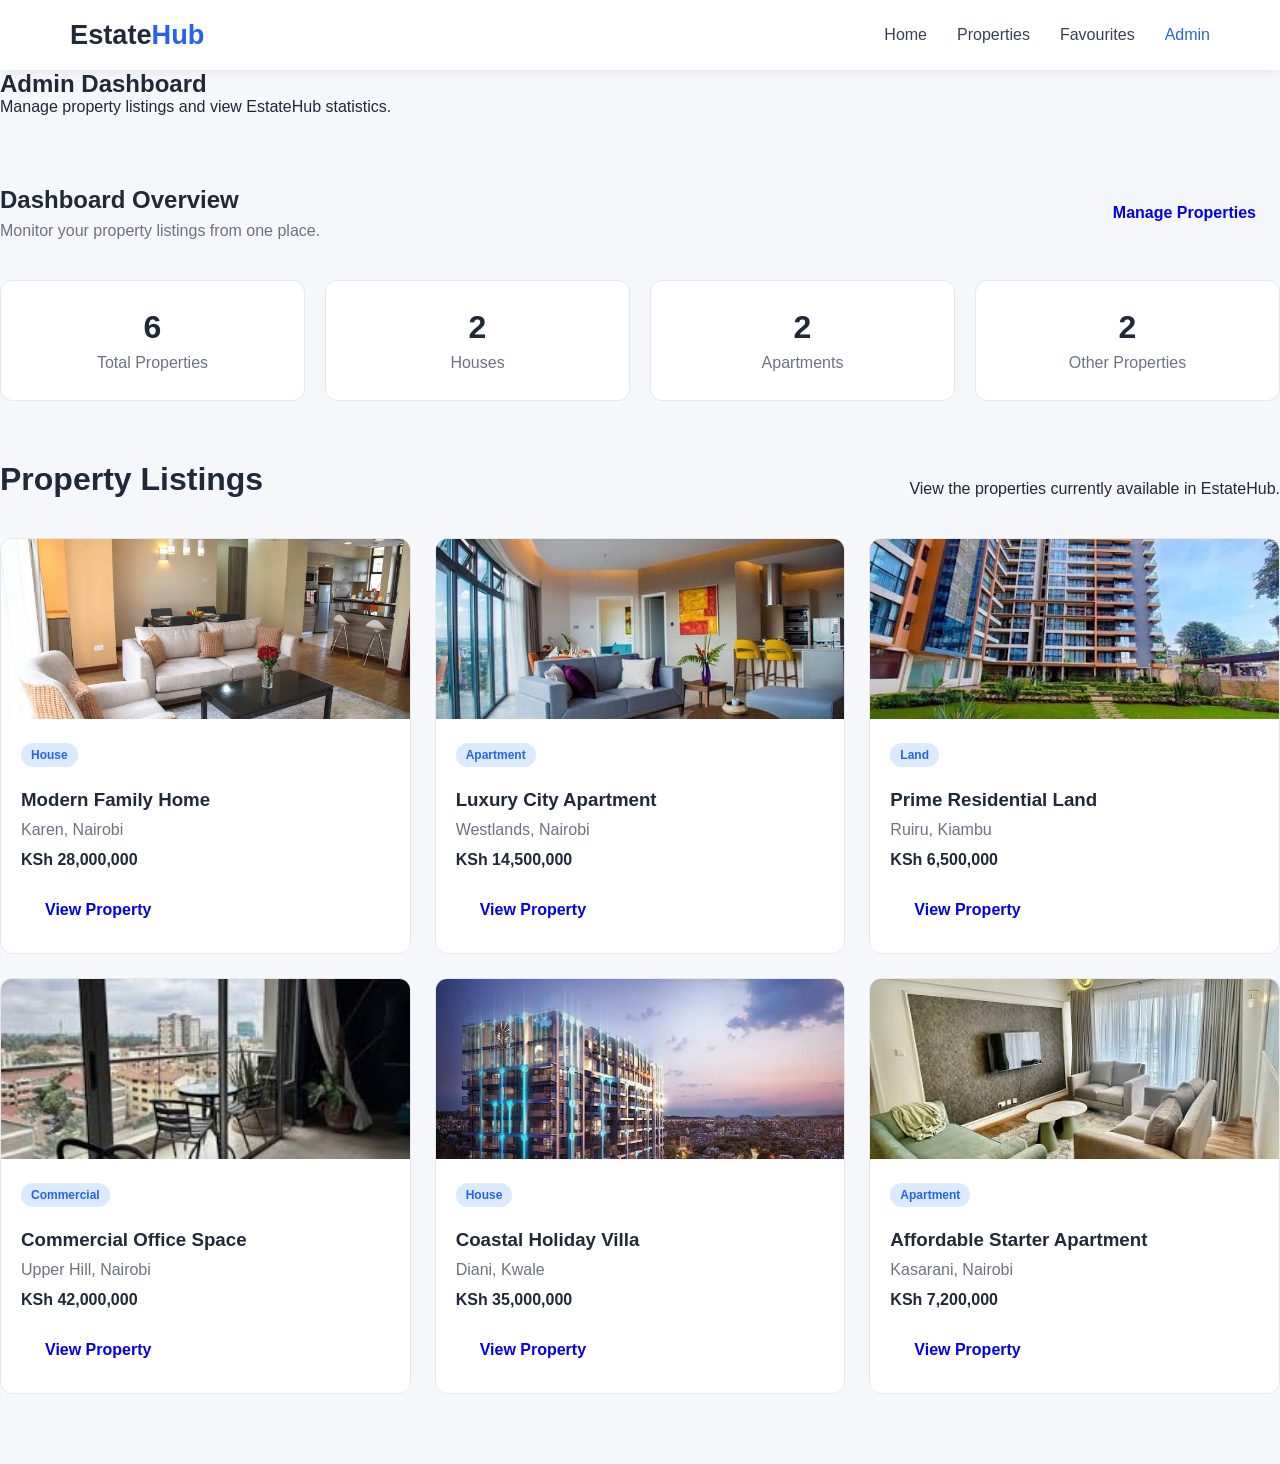
==== admin.html @ b70361d2 "feat(admin): create admin dashboard Add a responsive dashboard with property statistics and listing " ====
<!DOCTYPE html>
<html lang="en">
<head>
    <meta charset="UTF-8">
    <meta name="viewport" content="width=device-width, initial-scale=1.0">

    <title>EstateHub | Real Estate</title>

    <link rel="stylesheet" href="css/styles.css">
</head>

<body>

    <header class="navbar">
        <div class="nav-container">

            <a href="index.html" class="logo">
                Estate<span>Hub</span>
            </a>

            <button
                class="menu-toggle"
                aria-label="Toggle navigation"
                aria-expanded="false"
            >
                ☰
            </button>

            <nav class="nav-links">
                <a href="index.html" >Home</a>
                <a href="properties.html">Properties</a>
                <a href="favourites.html">Favourites</a>
                <a href="admin.html" class="active">Admin</a>
            </nav>

        </div>
    </header>

<main>

        <section class="page-hero">
            <div class="container">
                <h1>Admin Dashboard</h1>
                <p>
                    Manage property listings and view EstateHub statistics.
                </p>
            </div>
        </section>

        <section class="admin-dashboard">
            <div class="container">

                <div class="dashboard-header">
                    <div>
                        <h2>Dashboard Overview</h2>
                        <p>
                            Monitor your property listings from one place.
                        </p>
                    </div>

                    <a
                        href="#property-management"
                        class="btn"
                    >
                        Manage Properties
                    </a>
                </div>

                <div class="stats-grid">

                    <article class="stat-card">
                        <h3 id="total-properties">0</h3>
                        <p>Total Properties</p>
                    </article>

                    <article class="stat-card">
                        <h3 id="total-houses">0</h3>
                        <p>Houses</p>
                    </article>

                    <article class="stat-card">
                        <h3 id="total-apartments">0</h3>
                        <p>Apartments</p>
                    </article>

                    <article class="stat-card">
                        <h3 id="total-other">0</h3>
                        <p>Other Properties</p>
                    </article>

                </div>

                <section
                    id="property-management"
                    class="admin-properties"
                >
                    <div class="section-heading">
                        <h2>Property Listings</h2>
                        <p>
                            View the properties currently available
                            in EstateHub.
                        </p>
                    </div>

                    <div
                        id="admin-properties-container"
                        class="admin-properties-grid"
                    >
                    </div>

                </section>

            </div>
        </section>

    </main>
    <script src="js/app.js"></script>
        <script src="js/properties.js"></script>
    <script src="js/admin.js"></script>

</body>
</html>
---- css/styles.css ----
/* Reset */

* {
    margin: 0;
    padding: 0;
    box-sizing: border-box;
}

/* General styling */

body {
    font-family: Arial, Helvetica, sans-serif;
    background-color: #f5f7fa;
    color: #1f2937;
}

/* Navigation */

.navbar {
    background-color: #ffffff;
    box-shadow: 0 2px 10px rgba(0, 0, 0, 0.08);
}

.nav-container {
    max-width: 1200px;
    margin: auto;
    min-height: 70px;
    padding: 0 30px;

    display: flex;
    align-items: center;
    justify-content: space-between;

    position: relative;
}

/* Logo */

.logo {
    text-decoration: none;
    font-size: 1.7rem;
    font-weight: bold;
    color: #1f2937;
}

.logo span {
    color: #2563eb;
}

/* Navigation links */

.nav-links {
    display: flex;
    align-items: center;
    gap: 30px;
}

.nav-links a {
    text-decoration: none;
    color: #374151;
    font-weight: 500;
    transition: color 0.3s ease;
}

.nav-links a:hover,
.nav-links a.active {
    color: #2563eb;
}

/* Mobile menu button */

.menu-toggle {
    display: none;
    border: none;
    background: transparent;
    font-size: 2rem;
    cursor: pointer;
    color: #1f2937;
}

/* Temporary content */
/* Hero Section */

.hero {
    min-height: calc(100vh - 70px);
    padding: 80px 5%;

    display: grid;
    grid-template-columns: 1.1fr 0.9fr;
    align-items: center;
    gap: 60px;

    background: linear-gradient(
        135deg,
        #f8fafc,
        #e8f0ff
    );
}

.hero-content {
    max-width: 650px;
}

.hero-tag {
    margin-bottom: 20px;
    color: #2563eb;
    font-size: 0.8rem;
    font-weight: bold;
    letter-spacing: 2px;
}

.hero h1 {
    font-size: clamp(3rem, 6vw, 5.5rem);
    line-height: 1.05;
    margin-bottom: 25px;
    color: #1f2937;
}

.hero h1 span {
    display: block;
    color: #2563eb;
}

.hero-description {
    max-width: 600px;
    margin-bottom: 35px;
    font-size: 1.1rem;
    line-height: 1.7;
    color: #6b7280;
}

.hero-actions {
    display: flex;
    flex-wrap: wrap;
    gap: 15px;
}

.btn {
    display: inline-block;
    padding: 14px 24px;
    border-radius: 6px;

    text-decoration: none;
    font-weight: 600;

    transition: transform 0.2s ease,
                background-color 0.2s ease;
}

.btn:hover {
    transform: translateY(-2px);
}

.btn-primary {
    background-color: #2563eb;
    color: #ffffff;
}

.btn-primary:hover {
    background-color: #1d4ed8;
}

.btn-secondary {
    background-color: #ffffff;
    color: #1f2937;
    border: 1px solid #d1d5db;
}

/* Featured Property Preview */

.hero-visual {
    min-height: 430px;

    display: flex;
    align-items: flex-end;

    padding: 30px;

    border-radius: 20px;

    background:
        linear-gradient(
            to top,
            rgba(15, 23, 42, 0.8),
            rgba(15, 23, 42, 0.1)
        ),
        url("../assets/images/hero-property.jpeg")
        center/cover;

    box-shadow: 0 20px 40px rgba(0, 0, 0, 0.15);
}

.property-preview {
    width: 100%;
    padding: 25px;

    border-radius: 12px;

    background-color: rgba(255, 255, 255, 0.95);
}

.preview-tag {
    display: inline-block;

    margin-bottom: 12px;
    padding: 6px 12px;

    border-radius: 20px;

    background-color: #dbeafe;
    color: #2563eb;

    font-size: 0.75rem;
    font-weight: bold;
}

.property-preview h2 {
    margin-bottom: 10px;
}

.property-preview p {
    margin-bottom: 20px;
    color: #6b7280;
}

.preview-details {
    display: flex;
    justify-content: space-between;

    padding-top: 15px;

    border-top: 1px solid #e5e7eb;

    font-weight: 600;
}

/* Hero Responsive Design */

@media (max-width: 768px) {

    .hero {
        grid-template-columns: 1fr;
        padding: 60px 20px;
        gap: 40px;
    }

    .hero h1 {
        font-size: 3rem;
    }

    .hero-visual {
        min-height: 350px;
    }

    .preview-details {
        flex-wrap: wrap;
        gap: 10px;
    }
}


/* Mobile navigation */

@media (max-width: 768px) {

    .nav-container {
        padding: 0 20px;
    }

    .menu-toggle {
        display: block;
    }

    .nav-links {
        display: none;

        position: absolute;
        top: 70px;
        left: 0;
        right: 0;

        flex-direction: column;
        align-items: flex-start;

        gap: 0;

        background-color: #ffffff;

        box-shadow: 0 5px 10px rgba(0, 0, 0, 0.08);
    }

    .nav-links.active {
        display: flex;
    }

    .nav-links a {
        width: 100%;
        padding: 18px 20px;
        border-top: 1px solid #eeeeee;
    }

    .nav-links a:hover {
        background-color: #f5f7fa;
    }

}
/* Properties Page */

.page-header {
    padding: 80px 5%;
    text-align: center;
    background: linear-gradient(135deg, #f8fafc, #e8f0ff);
}

.page-header-content {
    max-width: 700px;
    margin: 0 auto;
}

.page-header h1 {
    margin: 15px 0;
    font-size: clamp(2.5rem, 5vw, 4rem);
    color: #1f2937;
}

.page-header p:not(.section-tag) {
    color: #6b7280;
    line-height: 1.7;
}

.properties-section {
    max-width: 1200px;
    margin: 0 auto;
    padding: 80px 30px;
}

.section-heading {
    display: flex;
    justify-content: space-between;
    align-items: end;
    gap: 20px;
    margin-bottom: 40px;
}

.section-heading h2 {
    font-size: 2rem;
    color: #1f2937;
}

.property-count {
    color: #6b7280;
}

/* Property Grid */

.properties-grid {
    display: grid;
    grid-template-columns: repeat(3, 1fr);
    gap: 30px;
}

/* Property Card */

.property-card {
    overflow: hidden;
    background-color: #ffffff;
    border-radius: 14px;
    box-shadow: 0 5px 20px rgba(0, 0, 0, 0.08);
    transition: transform 0.25s ease,
                box-shadow 0.25s ease;
}

.property-card:hover {
    transform: translateY(-6px);
    box-shadow: 0 12px 30px rgba(0, 0, 0, 0.12);
}

.property-image {
    width: 100%;
    height: 220px;
    object-fit: cover;
}

.property-content {
    padding: 22px;
}

.property-type {
    display: inline-block;
    margin-bottom: 12px;
    padding: 5px 10px;
    border-radius: 20px;
    background-color: #dbeafe;
    color: #2563eb;
    font-size: 0.75rem;
    font-weight: bold;
}

.property-content h3 {
    margin-bottom: 10px;
    font-size: 1.25rem;
    color: #1f2937;
}

.property-location {
    margin-bottom: 18px;
    color: #6b7280;
}

.property-details {
    display: flex;
    gap: 15px;
    padding: 15px 0;
    border-top: 1px solid #e5e7eb;
    border-bottom: 1px solid #e5e7eb;
    color: #4b5563;
    font-size: 0.9rem;
}

.property-price {
    margin-top: 18px;
    font-size: 1.3rem;
    font-weight: bold;
    color: #2563eb;
}

/* Responsive Catalogue */

@media (max-width: 900px) {
    .properties-grid {
        grid-template-columns: repeat(2, 1fr);
    }
}

@media (max-width: 600px) {

    .properties-section {
        padding: 60px 20px;
    }

    .section-heading {
        flex-direction: column;
        align-items: flex-start;
    }

    .properties-grid {
        grid-template-columns: 1fr;
    }

    .page-header {
        padding: 60px 20px;
    }
}
/* Property Details Page */

.property-details-page {
    max-width: 1200px;
    margin: 0 auto;
    padding: 50px 30px 80px;
}

.back-link {
    display: inline-block;
    margin-bottom: 30px;
    color: #2563eb;
    text-decoration: none;
    font-weight: 600;
}

.property-details-layout {
    display: grid;
    grid-template-columns: 1fr 1fr;
    gap: 60px;
    align-items: start;
}

.property-details-image img {
    width: 100%;
    height: 500px;
    object-fit: cover;
    border-radius: 16px;
}

.property-details-info h1 {
    margin: 15px 0 10px;
    font-size: clamp(2rem, 4vw, 3rem);
}

.details-price {
    margin: 25px 0;
    color: #2563eb;
    font-size: 2rem;
    font-weight: bold;
}

.details-features {
    display: grid;
    grid-template-columns: repeat(3, 1fr);
    margin-bottom: 35px;
    padding: 20px 0;
    border-top: 1px solid #e5e7eb;
    border-bottom: 1px solid #e5e7eb;
}

.details-features div {
    display: flex;
    flex-direction: column;
    gap: 5px;
}

.details-features strong {
    font-size: 1.2rem;
}

.details-features span {
    color: #6b7280;
    font-size: 0.9rem;
}

.property-description {
    margin-bottom: 30px;
}

.property-description h2 {
    margin-bottom: 15px;
}

.property-description p {
    color: #6b7280;
    line-height: 1.8;
}

.property-not-found {
    padding: 80px 20px;
    text-align: center;
}

.property-not-found h2 {
    margin-bottom: 15px;
}

.property-not-found p {
    margin-bottom: 25px;
    color: #6b7280;
}

/* Responsive Property Details */

@media (max-width: 768px) {

    .property-details-page {
        padding: 35px 20px 60px;
    }

    .property-details-layout {
        grid-template-columns: 1fr;
        gap: 35px;
    }

    .property-details-image img {
        height: 350px;
    }

    .details-features {
        grid-template-columns: 1fr;
        gap: 20px;
    }
}
/* Responsive Improvements */

@media (max-width: 1024px) {

    .hero {
        grid-template-columns: 1fr;
        padding: 70px 5%;
        gap: 45px;
    }

    .hero-content {
        max-width: 100%;
    }

    .hero-visual {
        min-height: 400px;
    }

    .properties-grid {
        grid-template-columns: repeat(2, 1fr);
    }

    .property-details-layout {
        grid-template-columns: 1fr;
        gap: 40px;
    }

    .property-details-image img {
        height: 450px;
    }
}


@media (max-width: 768px) {

    body {
        overflow-x: hidden;
    }

    .navbar {
        min-height: 70px;
    }

    .nav-container {
        position: relative;
    }

    .hero {
        min-height: auto;
        padding: 60px 20px;
    }

    .hero h1 {
        font-size: clamp(2.5rem, 10vw, 4rem);
    }

    .hero-description {
        font-size: 1rem;
    }

    .hero-actions {
        flex-direction: column;
    }

    .hero-actions .btn {
        width: 100%;
        text-align: center;
    }

    .hero-visual {
        min-height: 320px;
        padding: 20px;
    }

    .property-preview {
        padding: 20px;
    }

    .preview-details {
        gap: 12px;
        justify-content: flex-start;
    }

    .page-header {
        padding: 60px 20px;
    }

    .properties-section {
        padding: 60px 20px;
    }

    .properties-grid {
        grid-template-columns: 1fr;
        gap: 20px;
    }

    .property-card {
        width: 100%;
    }

    .property-image {
        height: 240px;
    }

    .property-details-page {
        padding: 35px 20px 60px;
    }

    .property-details-image img {
        height: 320px;
    }

    .details-price {
        font-size: 1.7rem;
    }

    .details-features {
        grid-template-columns: 1fr;
        gap: 15px;
    }
}


@media (max-width: 480px) {

    .logo {
        font-size: 1.3rem;
    }

    .hero {
        padding: 45px 18px;
    }

    .hero h1 {
        font-size: 2.3rem;
    }

    .hero-tag,
    .section-tag {
        font-size: 0.7rem;
        letter-spacing: 1.5px;
    }

    .hero-actions {
        gap: 12px;
    }

    .btn {
        padding: 13px 18px;
    }

    .hero-visual {
        min-height: 280px;
        border-radius: 14px;
    }

    .property-preview h2 {
        font-size: 1.2rem;
    }

    .preview-details {
        flex-direction: column;
        align-items: flex-start;
    }

    .page-header h1 {
        font-size: 2.3rem;
    }

    .section-heading h2 {
        font-size: 1.6rem;
    }

    .property-content {
        padding: 18px;
    }

    .property-details-image img {
        height: 260px;
    }

    .property-details-info h1 {
        font-size: 2rem;
    }
}
/* Property Search */

.property-search {
    position: relative;
    max-width: 650px;
    margin-bottom: 35px;
}

.property-search input {
    width: 100%;
    padding: 16px 50px 16px 20px;

    border: 1px solid #d1d5db;
    border-radius: 8px;

    outline: none;

    font-size: 1rem;
    font-family: inherit;

    transition: border-color 0.2s ease,
                box-shadow 0.2s ease;
}

.property-search input:focus {
    border-color: #2563eb;

    box-shadow: 0 0 0 3px rgba(37, 99, 235, 0.12);
}

.search-icon {
    position: absolute;
    top: 50%;
    right: 18px;

    transform: translateY(-50%);

    color: #6b7280;
    font-size: 1.3rem;

    pointer-events: none;
}

.no-results {
    padding: 50px 20px;
    text-align: center;

    color: #6b7280;
    font-size: 1.1rem;
}

/* Property Filters */

.property-filters {
    display: grid;
    grid-template-columns: repeat(3, minmax(0, 1fr));    gap: 20px;

    max-width: 650px;
    margin-bottom: 35px;
}

.filter-group {
    display: flex;
    flex-direction: column;
    gap: 8px;
}

.filter-group label {
    font-size: 0.9rem;
    font-weight: 600;
    color: #374151;
}

.filter-group select {
    width: 100%;
    padding: 14px 16px;

    border: 1px solid #d1d5db;
    border-radius: 8px;

    background-color: #ffffff;
    color: #1f2937;

    font-family: inherit;
    font-size: 1rem;

    outline: none;
}

.filter-group select:focus {
    border-color: #2563eb;
    box-shadow: 0 0 0 3px rgba(37, 99, 235, 0.12);
}

@media (max-width: 600px) {
    .property-filters {
        grid-template-columns: 1fr;
    }
}
@media (max-width: 900px) {
    .property-filters {
        grid-template-columns: repeat(2, minmax(0, 1fr));
    }
}
/* Favourite Properties */

.favourite-btn {
    width: 100%;
    margin-top: 12px;
    padding: 12px 16px;

    border: 1px solid #d1d5db;
    border-radius: 8px;

    background: #ffffff;
    color: #374151;

    font: inherit;
    font-weight: 600;

    cursor: pointer;

    transition:
        background-color 0.2s ease,
        border-color 0.2s ease,
        color 0.2s ease,
        transform 0.2s ease;
}

.favourite-btn:hover {
    border-color: #ef4444;
    color: #ef4444;
    transform: translateY(-1px);
}

.favourite-btn.is-favourite {
    background-color: #ef4444;
    border-color: #ef4444;
    color: #ffffff;
}
/* Favourites Page */

.empty-state {
    text-align: center;
    padding: 60px 20px;
    border: 1px dashed #d1d5db;
    border-radius: 12px;
}

.empty-state h2 {
    margin-bottom: 12px;
}

.empty-state p {
    max-width: 500px;
    margin: 0 auto 24px;
    color: #6b7280;
}
/* Admin Dashboard */

.admin-dashboard {
    padding: 70px 0;
}

.dashboard-header {
    display: flex;
    justify-content: space-between;
    align-items: center;
    gap: 24px;
    margin-bottom: 40px;
}

.dashboard-header p {
    margin-top: 8px;
    color: #6b7280;
}

.stats-grid {
    display: grid;
    grid-template-columns: repeat(4, 1fr);
    gap: 20px;
    margin-bottom: 60px;
}

.stat-card {
    padding: 28px 20px;
    border: 1px solid #e5e7eb;
    border-radius: 12px;
    background: #ffffff;
    text-align: center;
}

.stat-card h3 {
    margin-bottom: 8px;
    font-size: 2rem;
}

.stat-card p {
    color: #6b7280;
}

.admin-properties-grid {
    display: grid;
    grid-template-columns: repeat(3, 1fr);
    gap: 24px;
}

.admin-property-card {
    overflow: hidden;
    border: 1px solid #e5e7eb;
    border-radius: 12px;
    background: #ffffff;
}

.admin-property-card img {
    width: 100%;
    height: 180px;
    object-fit: cover;
}

.admin-property-content {
    padding: 20px;
}

.admin-property-content h3 {
    margin: 10px 0;
}

.admin-property-content p {
    margin-bottom: 12px;
    color: #6b7280;
}

.admin-property-content strong {
    display: block;
    margin-bottom: 18px;
}
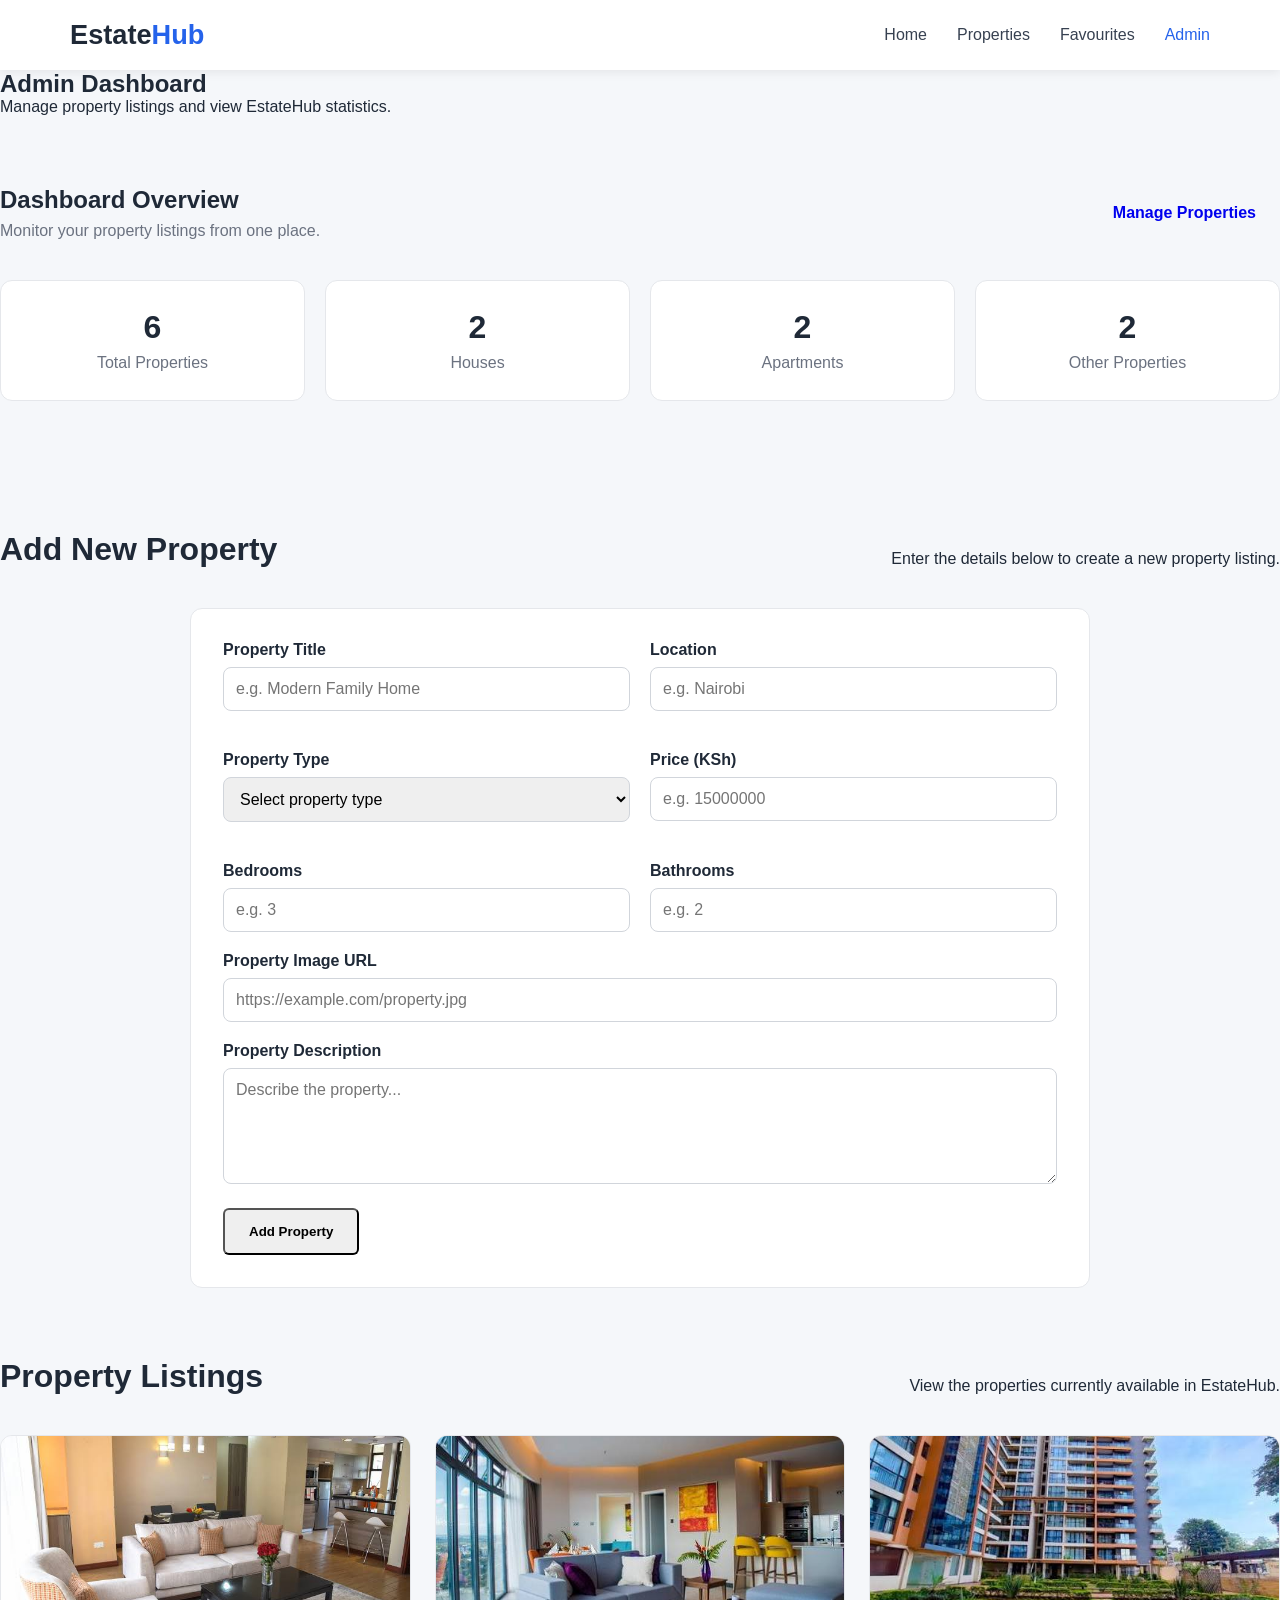
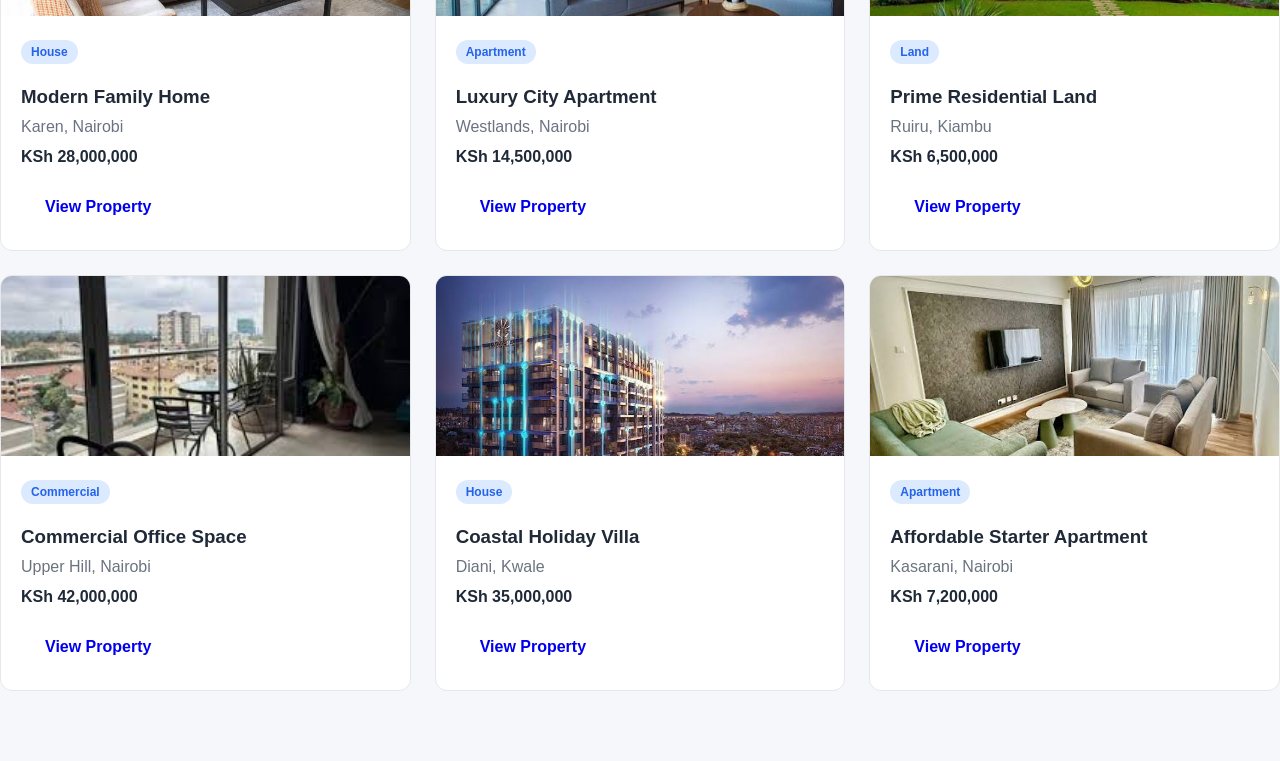
==== commit 763a60ee: "feat(admin): add property submission form Add a validated property submission form with required pro" ====
--- a/admin.html
+++ b/admin.html
@@ -89,7 +89,163 @@
                     </article>
 
                 </div>
-
+                <section class="property-submission">
+    <div class="container">
+
+        <div class="section-heading">
+            <h2>Add New Property</h2>
+            <p>
+                Enter the details below to create a new property listing.
+            </p>
+        </div>
+
+        <form id="property-form" class="property-form">
+
+            <div class="form-grid">
+
+                <div class="form-group">
+                    <label for="property-title">
+                        Property Title
+                    </label>
+
+                    <input
+                        type="text"
+                        id="property-title"
+                        name="title"
+                        placeholder="e.g. Modern Family Home"
+                        required
+                    >
+                </div>
+
+                <div class="form-group">
+                    <label for="property-location">
+                        Location
+                    </label>
+
+                    <input
+                        type="text"
+                        id="property-location"
+                        name="location"
+                        placeholder="e.g. Nairobi"
+                        required
+                    >
+                </div>
+
+                <div class="form-group">
+                    <label for="property-type-input">
+                        Property Type
+                    </label>
+
+                    <select
+                        id="property-type-input"
+                        name="type"
+                        required
+                    >
+                        <option value="">
+                            Select property type
+                        </option>
+
+                        <option value="House">
+                            House
+                        </option>
+
+                        <option value="Apartment">
+                            Apartment
+                        </option>
+
+                        <option value="Land">
+                            Land
+                        </option>
+
+                        <option value="Commercial">
+                            Commercial
+                        </option>
+                    </select>
+                </div>
+
+                <div class="form-group">
+                    <label for="property-price">
+                        Price (KSh)
+                    </label>
+
+                    <input
+                        type="number"
+                        id="property-price"
+                        name="price"
+                        placeholder="e.g. 15000000"
+                        min="1"
+                        required
+                    >
+                </div>
+
+                <div class="form-group">
+                    <label for="property-bedrooms">
+                        Bedrooms
+                    </label>
+
+                    <input
+                        type="number"
+                        id="property-bedrooms"
+                        name="bedrooms"
+                        placeholder="e.g. 3"
+                        min="0"
+                        required
+                    >
+                </div>
+
+                <div class="form-group">
+                    <label for="property-bathrooms">
+                        Bathrooms
+                    </label>
+
+                    <input
+                        type="number"
+                        id="property-bathrooms"
+                        name="bathrooms"
+                        placeholder="e.g. 2"
+                        min="0"
+                        required
+                    >
+                </div>
+
+            </div>
+
+            <div class="form-group">
+                <label for="property-image">
+                    Property Image URL
+                </label>
+
+                <input
+                    type="url"
+                    id="property-image"
+                    name="image"
+                    placeholder="https://example.com/property.jpg"
+                    required
+                >
+            </div>
+
+            <div class="form-group">
+                <label for="property-description">
+                    Property Description
+                </label>
+
+                <textarea
+                    id="property-description"
+                    name="description"
+                    rows="5"
+                    placeholder="Describe the property..."
+                    required
+                ></textarea>
+            </div>
+
+            <button type="submit" class="btn">
+                Add Property
+            </button>
+
+        </form>
+
+    </div>
+</section>
                 <section
                     id="property-management"
                     class="admin-properties"
--- a/css/styles.css
+++ b/css/styles.css
@@ -987,4 +987,68 @@
 .admin-property-content strong {
     display: block;
     margin-bottom: 18px;
+}
+/* Property Submission Form */
+
+.property-submission {
+    padding: 70px 0;
+}
+
+.property-form {
+    max-width: 900px;
+    margin: 0 auto;
+    padding: 32px;
+
+    border: 1px solid #e5e7eb;
+    border-radius: 12px;
+    background: #ffffff;
+}
+
+.form-grid {
+    display: grid;
+    grid-template-columns: repeat(2, 1fr);
+    gap: 20px;
+}
+
+.form-group {
+    margin-bottom: 20px;
+}
+
+.form-group label {
+    display: block;
+    margin-bottom: 8px;
+    font-weight: 600;
+}
+
+.form-group input,
+.form-group select,
+.form-group textarea {
+    width: 100%;
+    padding: 12px;
+
+    border: 1px solid #d1d5db;
+    border-radius: 8px;
+
+    font: inherit;
+}
+
+.form-group textarea {
+    resize: vertical;
+}
+
+.form-group input:focus,
+.form-group select:focus,
+.form-group textarea:focus {
+    outline: none;
+    border-color: #2563eb;
+}
+
+@media (max-width: 600px) {
+    .property-form {
+        padding: 20px;
+    }
+
+    .form-grid {
+        grid-template-columns: 1fr;
+    }
 }
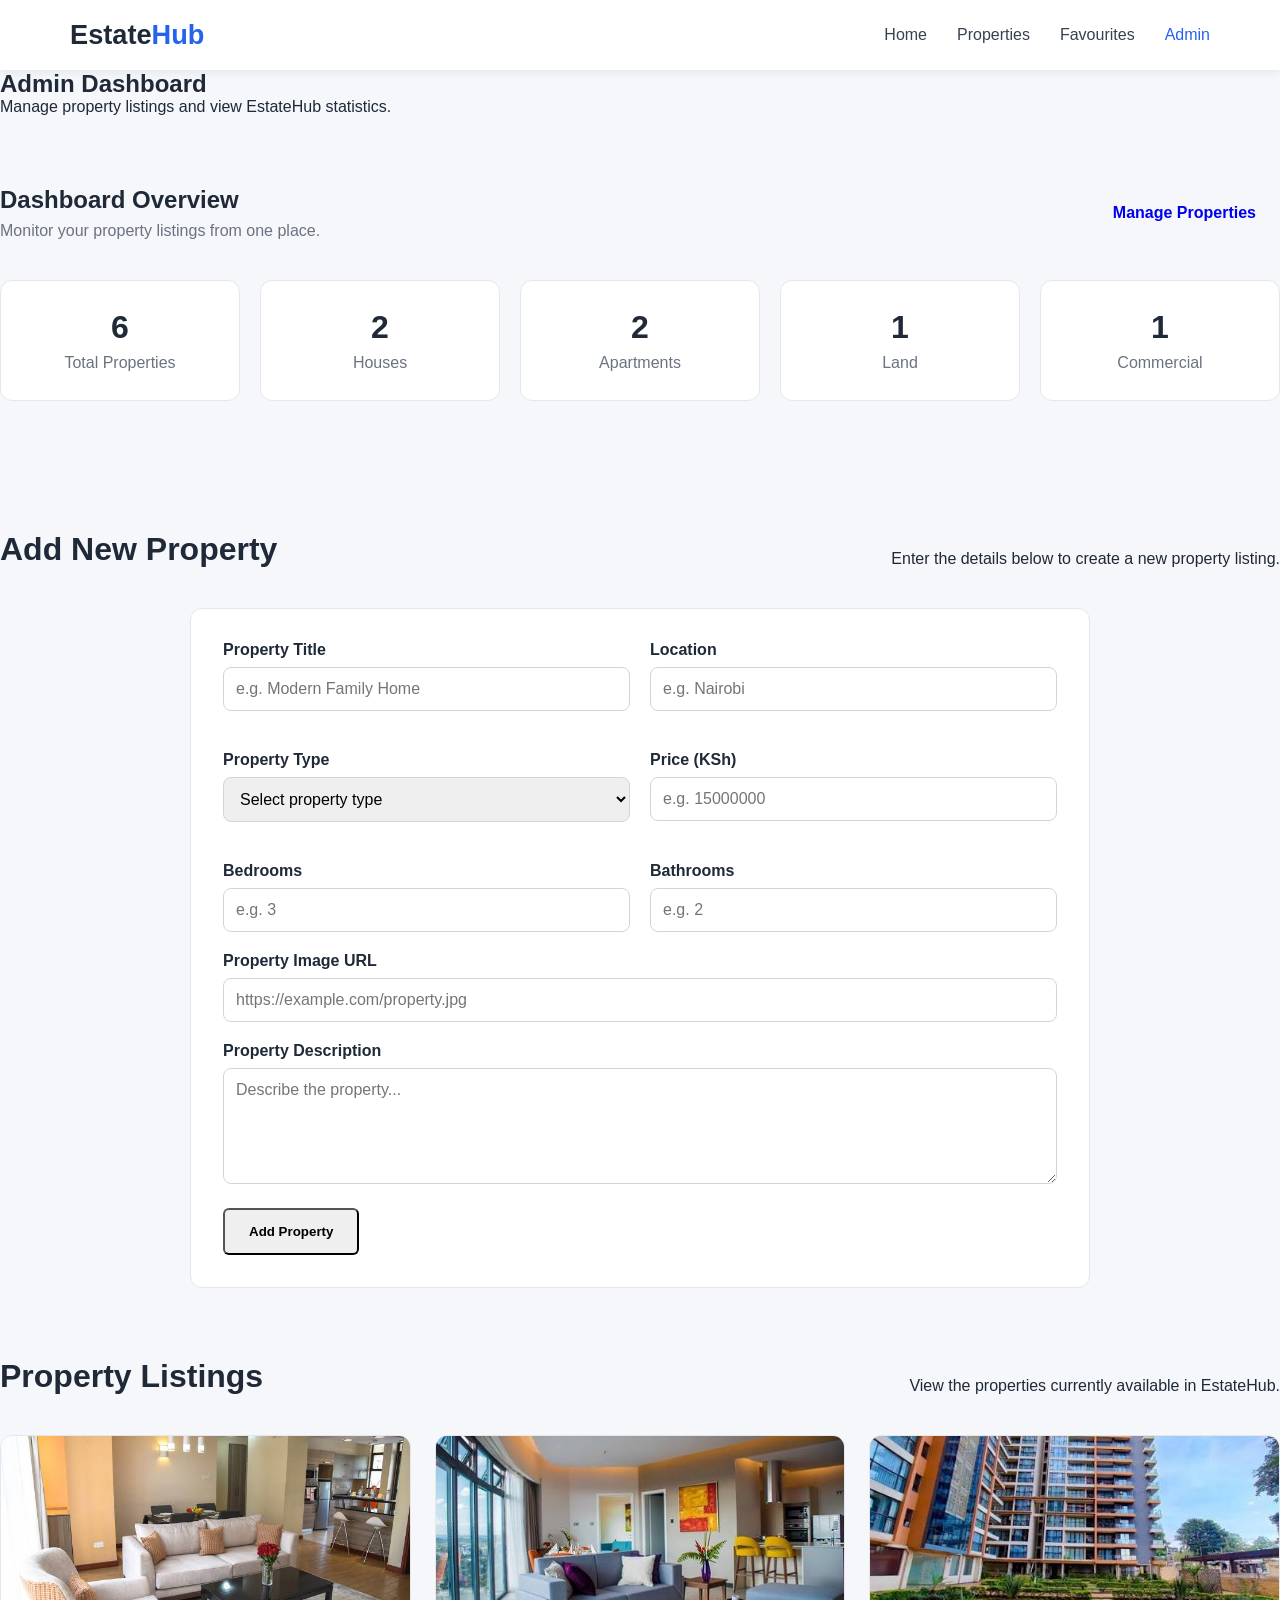
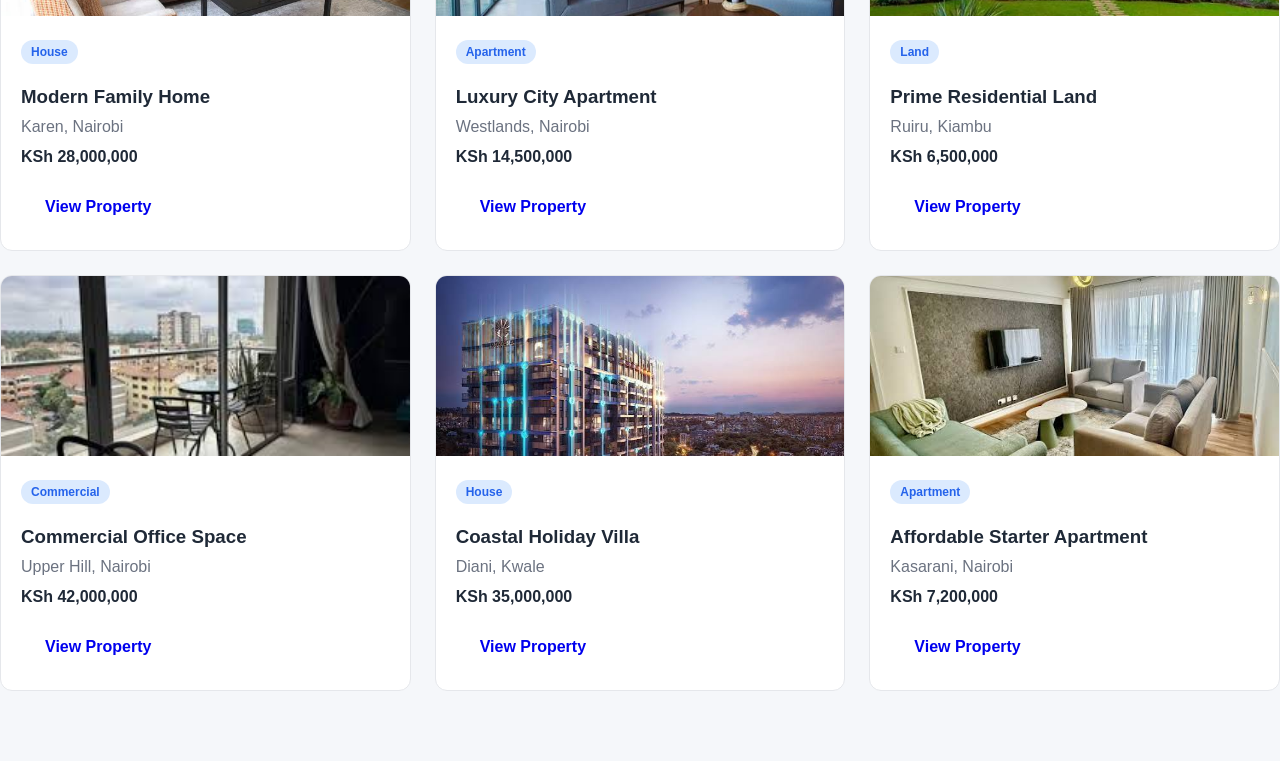
==== commit b421811e: "feat(admin): add property statistics Add property statistics for houses, apartments, land, and comme" ====
--- a/admin.html
+++ b/admin.html
@@ -68,27 +68,32 @@
 
                 <div class="stats-grid">
 
-                    <article class="stat-card">
-                        <h3 id="total-properties">0</h3>
-                        <p>Total Properties</p>
-                    </article>
-
-                    <article class="stat-card">
-                        <h3 id="total-houses">0</h3>
-                        <p>Houses</p>
-                    </article>
-
-                    <article class="stat-card">
-                        <h3 id="total-apartments">0</h3>
-                        <p>Apartments</p>
-                    </article>
-
-                    <article class="stat-card">
-                        <h3 id="total-other">0</h3>
-                        <p>Other Properties</p>
-                    </article>
-
-                </div>
+    <article class="stat-card">
+        <h3 id="total-properties">0</h3>
+        <p>Total Properties</p>
+    </article>
+
+    <article class="stat-card">
+        <h3 id="total-houses">0</h3>
+        <p>Houses</p>
+    </article>
+
+    <article class="stat-card">
+        <h3 id="total-apartments">0</h3>
+        <p>Apartments</p>
+    </article>
+
+    <article class="stat-card">
+        <h3 id="total-land">0</h3>
+        <p>Land</p>
+    </article>
+
+    <article class="stat-card">
+        <h3 id="total-commercial">0</h3>
+        <p>Commercial</p>
+    </article>
+
+</div>
                 <section class="property-submission">
     <div class="container">
 
--- a/css/styles.css
+++ b/css/styles.css
@@ -930,7 +930,7 @@
 
 .stats-grid {
     display: grid;
-    grid-template-columns: repeat(4, 1fr);
+    grid-template-columns: repeat(5, 1fr);
     gap: 20px;
     margin-bottom: 60px;
 }
@@ -1051,4 +1051,30 @@
     .form-grid {
         grid-template-columns: 1fr;
     }
+}
+.admin-property-actions {
+    display: flex;
+    gap: 10px;
+    align-items: center;
+}
+
+.delete-property-btn {
+    padding: 10px 16px;
+    border: none;
+    border-radius: 6px;
+    cursor: pointer;
+    font: inherit;
+}
+
+@media (max-width: 600px) {
+    .admin-property-actions {
+        flex-direction: column;
+        align-items: stretch;
+    }
+
+    .admin-property-actions .btn,
+    .delete-property-btn {
+        width: 100%;
+        text-align: center;
+    }
 }
